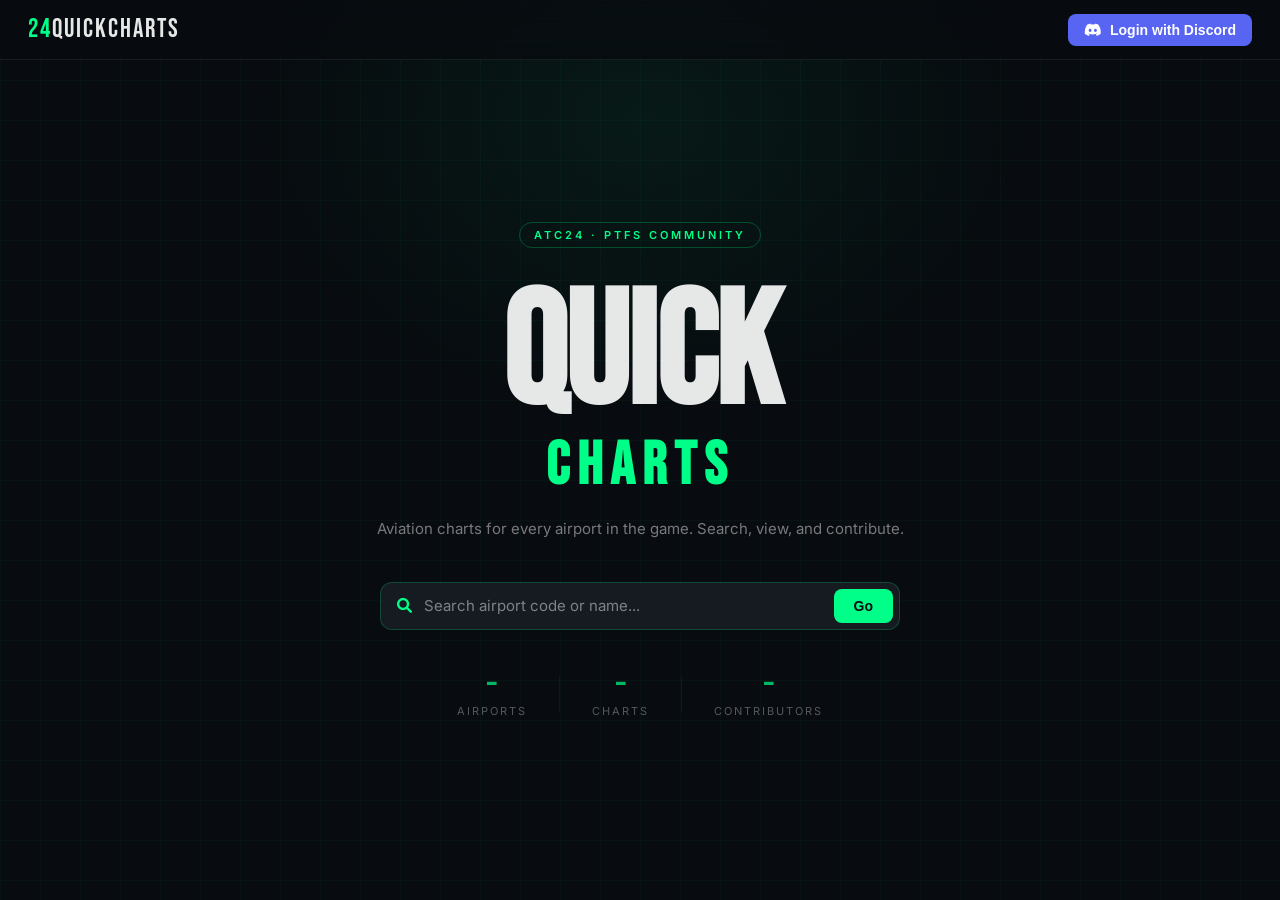
==== viewer.html @ 61a79a06 "Main Commit" ====
<!DOCTYPE html>
<html lang="en">
<head>
  <meta charset="UTF-8">
  <meta name="viewport" content="width=device-width, initial-scale=1.0">
  <title>24QuickCharts – Viewer</title>
  <link rel="icon" type="image/x-icon" href="favicon.ico">
  <link rel="stylesheet" href="https://cdnjs.cloudflare.com/ajax/libs/font-awesome/6.0.0/css/all.min.css">
  <link rel="preconnect" href="https://fonts.googleapis.com">
  <link href="https://fonts.googleapis.com/css2?family=Bebas+Neue&family=Inter:wght@300;400;500;600&display=swap" rel="stylesheet">
  <style>
    /* ── Reset & Variables ── */
    *, *::before, *::after { box-sizing: border-box; margin: 0; padding: 0; }
    :root {
      --green: #00ff88;
      --green-dim: #00cc6a;
      --green-glow: rgba(0,255,136,0.12);
      --dark:   #080c10;
      --dark-2: #0d1117;
      --dark-3: #161b22;
      --dark-4: #1c2330;
      --border: rgba(255,255,255,0.07);
      --text:   rgba(255,255,255,0.9);
      --text-dim: rgba(255,255,255,0.45);
      --red:    #ff4444;
      --amber:  #ffaa00;
      --sidebar-w: 300px;
    }
    html, body {
      height: 100%;
      background: var(--dark);
      color: var(--text);
      font-family: 'Inter', sans-serif;
      overflow: hidden;
    }

    /* ── Top Header ── */
    .header {
      position: fixed;
      top: 0; left: 0; right: 0;
      height: 54px;
      background: rgba(8,12,16,0.95);
      backdrop-filter: blur(10px);
      border-bottom: 1px solid var(--border);
      display: flex;
      align-items: center;
      justify-content: space-between;
      padding: 0 16px;
      z-index: 200;
      gap: 12px;
    }

    .header-left {
      display: flex;
      align-items: center;
      gap: 14px;
      flex-shrink: 0;
    }

    .back-btn {
      display: flex;
      align-items: center;
      gap: 7px;
      color: var(--text-dim);
      text-decoration: none;
      font-size: 13px;
      font-weight: 500;
      padding: 6px 10px;
      border-radius: 7px;
      border: 1px solid var(--border);
      transition: color 0.2s, background 0.2s;
      white-space: nowrap;
    }
    .back-btn:hover { color: var(--text); background: var(--dark-3); }

    .airport-badge {
      display: flex;
      align-items: baseline;
      gap: 8px;
    }
    .airport-code {
      font-family: 'Bebas Neue', sans-serif;
      font-size: 22px;
      color: var(--green);
      letter-spacing: 1px;
      line-height: 1;
    }
    .airport-name {
      font-size: 13px;
      color: var(--text-dim);
      white-space: nowrap;
      overflow: hidden;
      text-overflow: ellipsis;
      max-width: 200px;
    }

    /* Header search */
    .header-search {
      flex: 1;
      max-width: 320px;
      position: relative;
    }
    .header-search-box {
      display: flex;
      align-items: center;
      background: var(--dark-3);
      border: 1px solid var(--border);
      border-radius: 8px;
      padding: 5px 5px 5px 12px;
      gap: 8px;
      transition: border-color 0.2s;
    }
    .header-search-box:focus-within { border-color: var(--green); }
    .header-search-box i { color: var(--green); font-size: 13px; flex-shrink: 0; }
    .header-search-box input {
      flex: 1;
      background: none;
      border: none;
      outline: none;
      color: var(--text);
      font-size: 13px;
      font-family: 'Inter', sans-serif;
      min-width: 0;
    }
    .header-search-box input::placeholder { color: var(--text-dim); }
    .header-search-btn {
      padding: 5px 12px;
      background: var(--green);
      color: var(--dark);
      border: none;
      border-radius: 6px;
      font-weight: 700;
      font-size: 12px;
      cursor: pointer;
      flex-shrink: 0;
    }
    .search-dropdown {
      position: absolute;
      top: calc(100% + 6px);
      left: 0; right: 0;
      background: var(--dark-3);
      border: 1px solid var(--border);
      border-radius: 8px;
      overflow: hidden;
      box-shadow: 0 10px 30px rgba(0,0,0,0.5);
      z-index: 300;
      display: none;
    }
    .search-result-item {
      display: flex;
      align-items: center;
      gap: 10px;
      padding: 10px 14px;
      cursor: pointer;
      border-bottom: 1px solid var(--border);
      transition: background 0.15s;
      font-size: 13px;
    }
    .search-result-item:last-child { border-bottom: none; }
    .search-result-item:hover { background: var(--dark-4); }
    .result-code { font-family: 'Bebas Neue', sans-serif; font-size: 16px; color: var(--green); min-width: 50px; }
    .result-name { color: var(--text-dim); font-size: 12px; }

    .header-right {
      display: flex;
      align-items: center;
      gap: 8px;
      flex-shrink: 0;
    }

    /* Icon buttons in header */
    .icon-btn {
      width: 34px;
      height: 34px;
      border-radius: 8px;
      border: 1px solid var(--border);
      background: var(--dark-3);
      color: var(--text-dim);
      font-size: 14px;
      cursor: pointer;
      display: flex;
      align-items: center;
      justify-content: center;
      transition: color 0.2s, background 0.2s, border-color 0.2s;
      position: relative;
    }
    .icon-btn:hover { color: var(--text); background: var(--dark-4); }
    .icon-btn.active { color: var(--green); border-color: rgba(0,255,136,0.3); }
    .icon-btn .badge {
      position: absolute;
      top: -4px; right: -4px;
      background: var(--red);
      color: white;
      border-radius: 100px;
      font-size: 9px;
      font-weight: 700;
      padding: 1px 4px;
      min-width: 14px;
      text-align: center;
      display: none;
    }

    /* ── Layout ── */
    .layout {
      display: flex;
      height: 100vh;
      padding-top: 54px;
    }

    /* ── Sidebar ── */
    .sidebar {
      width: var(--sidebar-w);
      flex-shrink: 0;
      background: var(--dark-2);
      border-right: 1px solid var(--border);
      display: flex;
      flex-direction: column;
      overflow: hidden;
      height: 100%;
    }

    /* Tab row */
    .tab-row {
      display: flex;
      border-bottom: 1px solid var(--border);
      flex-shrink: 0;
    }
    .tab-btn {
      flex: 1;
      padding: 12px 4px 10px;
      background: none;
      border: none;
      border-bottom: 2px solid transparent;
      color: var(--text-dim);
      font-size: 12px;
      font-weight: 700;
      letter-spacing: 0.5px;
      cursor: pointer;
      transition: color 0.2s, border-color 0.2s;
      position: relative;
    }
    .tab-btn:hover { color: var(--text); }
    .tab-btn.active { color: var(--text); }
    .tab-btn.active.GEN  { border-bottom-color: #ff6b6b; color: #ff6b6b; }
    .tab-btn.active.GND  { border-bottom-color: hotpink; color: hotpink; }
    .tab-btn.active.SID  { border-bottom-color: #9b59b6; color: #9b59b6; }
    .tab-btn.active.STAR { border-bottom-color: cyan; color: cyan; }
    .tab-btn.active.APP  { border-bottom-color: var(--green); color: var(--green); }
    .tab-btn.disabled { opacity: 0.3; cursor: default; pointer-events: none; }

    /* Author filter */
    .author-bar {
      padding: 10px 12px;
      border-bottom: 1px solid var(--border);
      flex-shrink: 0;
      display: none;
    }
    .author-bar select {
      width: 100%;
      padding: 7px 10px;
      background: var(--dark-3);
      border: 1px solid var(--border);
      border-radius: 7px;
      color: var(--text);
      font-size: 13px;
      font-family: 'Inter', sans-serif;
      outline: none;
      cursor: pointer;
      transition: border-color 0.2s;
    }
    .author-bar select:focus { border-color: var(--green); }
    .author-bar select option { background: var(--dark-3); }

    /* Chart list */
    .chart-list {
      flex: 1;
      overflow-y: auto;
      padding: 10px;
    }

    .chart-list-empty {
      display: flex;
      flex-direction: column;
      align-items: center;
      justify-content: center;
      height: 100%;
      color: var(--text-dim);
      font-size: 13px;
      gap: 10px;
      text-align: center;
      padding: 20px;
    }
    .chart-list-empty i { font-size: 28px; opacity: 0.4; }

    .chart-btn {
      display: flex;
      align-items: center;
      justify-content: space-between;
      width: 100%;
      padding: 10px 12px;
      margin-bottom: 6px;
      background: var(--dark-3);
      border: 1px solid var(--border);
      border-radius: 8px;
      color: var(--text);
      font-size: 13px;
      text-align: left;
      cursor: pointer;
      transition: background 0.15s, border-color 0.15s;
      gap: 8px;
    }
    .chart-btn:hover { background: var(--dark-4); border-color: rgba(255,255,255,0.12); }
    .chart-btn.active { border-color: var(--green); background: var(--green-glow); }

    .chart-btn-name {
      flex: 1;
      line-height: 1.4;
      min-width: 0;
    }

    .pin-btn {
      flex-shrink: 0;
      background: none;
      border: none;
      color: var(--text-dim);
      font-size: 13px;
      cursor: pointer;
      padding: 2px 4px;
      border-radius: 4px;
      transition: color 0.2s;
      transform: rotate(45deg);
    }
    .pin-btn:hover { color: var(--amber); }
    .pin-btn.pinned { color: var(--amber); transform: rotate(0deg); }

    /* Sidebar loading */
    .sidebar-loading {
      display: flex;
      align-items: center;
      justify-content: center;
      height: 100%;
      color: var(--text-dim);
      font-size: 13px;
      gap: 10px;
    }

    /* ── Main viewer area ── */
    .viewer-area {
      flex: 1;
      position: relative;
      overflow: hidden;
      background: #0a0a0a;
    }

    /* Placeholder when no chart selected */
    .viewer-placeholder {
      position: absolute;
      inset: 0;
      display: flex;
      flex-direction: column;
      align-items: center;
      justify-content: center;
      color: var(--text-dim);
      gap: 14px;
      text-align: center;
      padding: 40px;
    }
    .viewer-placeholder i { font-size: 48px; opacity: 0.2; }
    .viewer-placeholder p { font-size: 14px; line-height: 1.7; }

    /* Image viewer */
    .image-viewer {
      position: absolute;
      inset: 0;
      overflow: auto;
      cursor: grab;
      display: none;
    }
    .image-viewer:active { cursor: grabbing; }
    .image-viewer img {
      display: block;
      max-width: none;
      max-height: none;
      transform-origin: 0 0;
      will-change: transform;
      user-select: none;
      -webkit-user-drag: none;
    }

    /* Viewer controls */
    .viewer-controls {
      position: absolute;
      bottom: 16px;
      right: 16px;
      display: flex;
      flex-direction: column;
      gap: 8px;
      z-index: 10;
    }
    .viewer-btn {
      width: 38px;
      height: 38px;
      border-radius: 9px;
      border: 1px solid var(--border);
      background: rgba(8,12,16,0.85);
      backdrop-filter: blur(8px);
      color: var(--text-dim);
      font-size: 15px;
      cursor: pointer;
      display: flex;
      align-items: center;
      justify-content: center;
      transition: color 0.2s, background 0.2s;
    }
    .viewer-btn:hover { color: var(--text); background: var(--dark-3); }

    .viewer-close {
      position: absolute;
      top: 12px;
      right: 12px;
      z-index: 10;
    }

    /* Keyboard hint */
    .key-hint {
      position: absolute;
      bottom: 16px;
      left: 50%;
      transform: translateX(-50%);
      font-size: 11px;
      color: var(--text-dim);
      background: rgba(8,12,16,0.7);
      backdrop-filter: blur(4px);
      border: 1px solid var(--border);
      border-radius: 6px;
      padding: 5px 12px;
      pointer-events: none;
      opacity: 0;
      transition: opacity 0.3s;
      white-space: nowrap;
    }
    .key-hint.show { opacity: 1; }

    /* ── Pinned sidebar (right) ── */
    .pinned-sidebar {
      position: fixed;
      top: 54px;
      right: -320px;
      width: 300px;
      height: calc(100vh - 54px);
      background: var(--dark-2);
      border-left: 1px solid var(--border);
      z-index: 150;
      transition: right 0.3s ease;
      overflow-y: auto;
      box-shadow: -10px 0 30px rgba(0,0,0,0.4);
    }
    .pinned-sidebar.open { right: 0; }

    .pinned-header {
      display: flex;
      justify-content: space-between;
      align-items: center;
      padding: 14px 16px;
      border-bottom: 1px solid var(--border);
      position: sticky;
      top: 0;
      background: var(--dark-2);
      z-index: 1;
    }
    .pinned-header h3 {
      font-size: 14px;
      font-weight: 700;
      display: flex;
      align-items: center;
      gap: 8px;
    }
    .pinned-header h3 i { color: var(--amber); }
    .pinned-close {
      background: none;
      border: none;
      color: var(--text-dim);
      font-size: 15px;
      cursor: pointer;
      border-radius: 4px;
      padding: 4px;
      transition: color 0.2s;
    }
    .pinned-close:hover { color: var(--red); }

    .pinned-list { padding: 10px; }

    .pinned-airport-group { margin-bottom: 16px; }
    .pinned-airport-label {
      font-family: 'Bebas Neue', sans-serif;
      font-size: 15px;
      color: var(--green);
      letter-spacing: 1px;
      padding: 4px 6px;
      margin-bottom: 6px;
      display: flex;
      justify-content: space-between;
      align-items: center;
    }
    .pinned-airport-label span { font-size: 11px; color: var(--text-dim); font-family: 'Inter', sans-serif; font-weight: 400; }

    .pinned-chart-item {
      display: flex;
      align-items: center;
      justify-content: space-between;
      padding: 8px 10px;
      margin-bottom: 4px;
      background: var(--dark-3);
      border-radius: 7px;
      cursor: pointer;
      font-size: 12px;
      color: var(--text-dim);
      transition: background 0.15s, color 0.15s;
      gap: 8px;
    }
    .pinned-chart-item:hover { background: var(--dark-4); color: var(--text); }
    .pinned-chart-item .remove-pin {
      background: none;
      border: none;
      color: var(--text-dim);
      font-size: 11px;
      cursor: pointer;
      padding: 2px;
      flex-shrink: 0;
      border-radius: 4px;
      transition: color 0.2s;
    }
    .pinned-chart-item .remove-pin:hover { color: var(--red); }

    .no-pins {
      text-align: center;
      padding: 30px 16px;
      color: var(--text-dim);
      font-size: 13px;
      line-height: 1.6;
    }

    /* ── Toast ── */
    .toast {
      position: fixed;
      bottom: 20px;
      left: calc(var(--sidebar-w) + 20px);
      padding: 10px 18px;
      background: var(--dark-3);
      border: 1px solid var(--border);
      border-radius: 8px;
      font-size: 13px;
      font-weight: 500;
      box-shadow: 0 6px 20px rgba(0,0,0,0.5);
      z-index: 9999;
      opacity: 0;
      transition: opacity 0.3s;
      pointer-events: none;
    }
    .toast.show { opacity: 1; }
    .toast.pinned-toast  { border-color: rgba(255,170,0,0.3); color: var(--amber); }
    .toast.unpinned-toast { border-color: rgba(255,255,255,0.1); color: var(--text-dim); }

    /* Scrollbar */
    ::-webkit-scrollbar { width: 5px; }
    ::-webkit-scrollbar-track { background: transparent; }
    ::-webkit-scrollbar-thumb { background: var(--dark-4); border-radius: 3px; }

    /* Light mode */
    body.light-mode {
      --dark:   #f0f2f5;
      --dark-2: #e4e7eb;
      --dark-3: #d8dce1;
      --dark-4: #cdd1d8;
      --border: rgba(0,0,0,0.09);
      --text:   rgba(0,0,0,0.85);
      --text-dim: rgba(0,0,0,0.45);
    }
    body.light-mode .header { background: rgba(240,242,245,0.95); }
    body.light-mode .viewer-area { background: #c8cdd4; }
    body.light-mode .viewer-btn { background: rgba(240,242,245,0.9); }

    /* Responsive: collapse sidebar on small screens */
    @media (max-width: 640px) {
      :root { --sidebar-w: 260px; }
      .airport-name { display: none; }
    }
  </style>
</head>
<body>

  <!-- Header -->
  <header class="header">
    <div class="header-left">
      <a href="index.html" class="back-btn">
        <i class="fas fa-arrow-left"></i> Home
      </a>
      <div class="airport-badge">
        <span class="airport-code" id="airport-code">––</span>
        <span class="airport-name" id="airport-name"></span>
      </div>
    </div>

    <!-- Search another airport -->
    <div class="header-search">
      <div class="header-search-box">
        <i class="fas fa-search"></i>
        <input type="text" id="search-input" placeholder="Search airports..." autocomplete="off">
        <button class="header-search-btn" onclick="doSearch()">Go</button>
      </div>
      <div id="search-dropdown" class="search-dropdown"></div>
    </div>

    <div class="header-right">
      <button class="icon-btn" id="pin-toggle-btn" title="Pinned charts" onclick="togglePinnedSidebar()">
        <i class="fas fa-thumbtack"></i>
        <span class="badge" id="pin-badge"></span>
      </button>
      <button class="icon-btn" id="theme-btn" title="Toggle theme" onclick="toggleTheme()">
        <i class="fas fa-circle-half-stroke"></i>
      </button>
      <a href="https://discord.gg/HCXeChs4Ye" target="_blank" class="icon-btn" title="Discord" style="text-decoration:none; color:var(--text-dim);">
        <i class="fab fa-discord"></i>
      </a>
    </div>
  </header>

  <!-- Layout -->
  <div class="layout">

    <!-- Sidebar -->
    <aside class="sidebar">
      <!-- Tab row -->
      <div class="tab-row" id="tab-row">
        <button class="tab-btn GEN disabled" data-tag="GEN" onclick="selectTab('GEN')">GEN</button>
        <button class="tab-btn GND disabled" data-tag="GND" onclick="selectTab('GND')">GND</button>
        <button class="tab-btn SID disabled" data-tag="SID" onclick="selectTab('SID')">SID</button>
        <button class="tab-btn STAR disabled" data-tag="STAR" onclick="selectTab('STAR')">STAR</button>
        <button class="tab-btn APP disabled" data-tag="APP" onclick="selectTab('APP')">APP</button>
      </div>

      <!-- Author filter (SID/STAR/APP only) -->
      <div class="author-bar" id="author-bar">
        <select id="author-select" onchange="selectAuthor()">
          <option value="">All authors</option>
        </select>
      </div>

      <!-- Chart list -->
      <div class="chart-list" id="chart-list">
        <div class="sidebar-loading">
          <i class="fas fa-circle-notch fa-spin"></i> Loading charts...
        </div>
      </div>
    </aside>

    <!-- Main area -->
    <main class="viewer-area" id="viewer-area">
      <!-- Placeholder -->
      <div class="viewer-placeholder" id="viewer-placeholder">
        <i class="fas fa-map"></i>
        <p>Select a chart from the sidebar<br>to view it here.</p>
        <p style="font-size:12px; margin-top:8px;">
          <kbd style="background:var(--dark-3); border:1px solid var(--border); border-radius:4px; padding:2px 6px; font-family:monospace;">F</kbd>
          to recenter &nbsp;·&nbsp; scroll to zoom
        </p>
      </div>

      <!-- Image viewer -->
      <div class="image-viewer" id="image-viewer">
        <img id="chart-img" src="" alt="Chart">
      </div>

      <!-- Controls overlay -->
      <div class="viewer-controls" id="viewer-controls" style="display:none;">
        <button class="viewer-btn" title="Recenter (F)" onclick="recenterImage()">
          <i class="fas fa-crosshairs"></i>
        </button>
        <button class="viewer-btn" title="Zoom in" onclick="zoomIn()">
          <i class="fas fa-plus"></i>
        </button>
        <button class="viewer-btn" title="Zoom out" onclick="zoomOut()">
          <i class="fas fa-minus"></i>
        </button>
        <button class="viewer-btn viewer-close" title="Close" onclick="closeViewer()">
          <i class="fas fa-times"></i>
        </button>
      </div>

      <div class="key-hint" id="key-hint">Press F to recenter · Scroll to zoom · Drag to pan</div>
    </main>
  </div>

  <!-- Pinned sidebar (right) -->
  <div class="pinned-sidebar" id="pinned-sidebar">
    <div class="pinned-header">
      <h3><i class="fas fa-thumbtack"></i> Pinned Charts</h3>
      <button class="pinned-close" onclick="togglePinnedSidebar()"><i class="fas fa-times"></i></button>
    </div>
    <div class="pinned-list" id="pinned-list"></div>
  </div>

  <!-- Toast -->
  <div class="toast" id="toast"></div>

  <!-- Scripts -->
  <script src="https://cdn.jsdelivr.net/npm/@supabase/supabase-js@2"></script>
  <script src="js/config.js"></script>
  <script>
    window.supabase = supabase.createClient(CONFIG.SUPABASE_URL, CONFIG.SUPABASE_ANON_KEY);
  </script>
  <script src="js/auth.js"></script>
  <script src="js/submissions.js"></script>
  <script>
  // ============================================================
  // viewer.js (inline)
  // ============================================================

  // ── State ──────────────────────────────────────────────────
  let airportCode = '';
  let airportName = '';
  let chartData = {};        // { GEN: [...], GND: [...], SID: { authors: {} }, ... }
  let airports = [];
  let currentTag = null;
  let currentAuthor = '';    // '' = all
  let currentChartUrl = '';
  let scale = 1;
  let isDragging = false;
  let startX, startY, scrollLeft, scrollTop;

  const STATIC_AIRPORTS = [
    { code: 'IBAR', name: 'Barra Airport' },
    { code: 'IHEN', name: 'Henstridge Airfield' },
    { code: 'ILAR', name: 'Larnaca International Airport' },
    { code: 'IIAB', name: 'McConnell Air Force Base' },
    { code: 'IPAP', name: 'Paphos International Airport' },
    { code: 'IGRV', name: 'Grindavik Airport' },
    { code: 'IJAF', name: 'Al Najaf Airport' },
    { code: 'IZOL', name: 'Izolirani International Airport' },
    { code: 'ISCM', name: 'RAF Scampton' },
    { code: 'IDCS', name: 'Saba Airport' },
    { code: 'ITKO', name: 'Tokyo-Orenji International Airport' },
    { code: 'ILKL', name: 'Lukla Airport' },
    { code: 'IPPH', name: 'Perth International Airport' },
    { code: 'IGAR', name: 'Air Base Garry' },
    { code: 'IBLT', name: 'Boltic Airfield' },
    { code: 'IRFD', name: 'Greator Rockford International Airport' },
    { code: 'IMLR', name: 'Mellor International Airport' },
    { code: 'ITRC', name: 'Training Center' },
    { code: 'IBTH', name: 'Saint Barthélemy Airport' },
    { code: 'IUFO', name: 'UFO Base' },
    { code: 'ISAU', name: 'Sauthamptona Airport' },
    { code: 'ISKP', name: 'Skopelos Airfield' },
  ];

  // ── Init ───────────────────────────────────────────────────
  async function init() {
    // Get airport from URL param
    const params = new URLSearchParams(window.location.search);
    airportCode = (params.get('airport') || '').toUpperCase();

    if (!airportCode) {
      window.location.href = 'index.html';
      return;
    }

    // Load airports for search
    try {
      airports = await Submissions.getAirports();
    } catch {
      airports = STATIC_AIRPORTS;
    }

    // Set airport info in header
    const ap = airports.find(a => a.code === airportCode);
    airportName = ap ? ap.name : airportCode;
    document.getElementById('airport-code').textContent = airportCode;
    document.getElementById('airport-name').textContent = airportName;
    document.title = `${airportCode} – 24QuickCharts`;

    // Load charts for this airport
    await loadCharts();

    // Setup search
    const searchInput = document.getElementById('search-input');
    searchInput.addEventListener('input', handleSearch);
    searchInput.addEventListener('keydown', e => { if (e.key === 'Enter') doSearch(); });

    // Setup image viewer interactions
    setupImageViewer();

    // Keyboard shortcuts
    document.addEventListener('keydown', e => {
      if (e.key.toLowerCase() === 'f') recenterImage();
      if (e.key === 'Escape') closeViewer();
    });

    // Close search dropdown on outside click
    document.addEventListener('click', e => {
      if (!e.target.closest('.header-search')) {
        document.getElementById('search-dropdown').style.display = 'none';
      }
    });

    // Update pin badge
    updatePinBadge();
    renderPinnedSidebar();

    // Show keyboard hint briefly on first load
    showKeyHint();
  }

  // ── Load charts from Supabase ──────────────────────────────
  async function loadCharts() {
    document.getElementById('chart-list').innerHTML =
      '<div class="sidebar-loading"><i class="fas fa-circle-notch fa-spin"></i> Loading charts...</div>';

    try {
      chartData = await Submissions.getApprovedCharts(airportCode);
    } catch (e) {
      // Fallback: try loading from old static data if available
      chartData = {};
      document.getElementById('chart-list').innerHTML =
        `<div class="chart-list-empty"><i class="fas fa-exclamation-circle"></i>Failed to load charts.<br><small>${e.message}</small></div>`;
    }

    // Enable/disable tabs based on available data
    const tags = ['GEN', 'GND', 'SID', 'STAR', 'APP'];
    let firstAvailable = null;

    tags.forEach(tag => {
      const btn = document.querySelector(`.tab-btn.${tag}`);
      const hasData = hasCharts(tag);
      btn.classList.toggle('disabled', !hasData);
      if (hasData && !firstAvailable) firstAvailable = tag;
    });

    // Auto-select first available tab
    if (firstAvailable) {
      selectTab(firstAvailable);
    } else {
      document.getElementById('chart-list').innerHTML =
        '<div class="chart-list-empty"><i class="fas fa-folder-open"></i>No charts available<br>for this airport yet.</div>';
    }
  }

  function hasCharts(tag) {
    if (!chartData[tag]) return false;
    if (tag === 'GEN' || tag === 'GND') return chartData[tag].length > 0;
    return chartData[tag].authors && Object.keys(chartData[tag].authors).length > 0;
  }

  // ── Tab selection ──────────────────────────────────────────
  function selectTab(tag) {
    if (document.querySelector(`.tab-btn.${tag}`)?.classList.contains('disabled')) return;

    currentTag = tag;
    currentAuthor = '';

    // Update tab styles
    document.querySelectorAll('.tab-btn').forEach(b => b.classList.remove('active'));
    document.querySelector(`.tab-btn.${tag}`)?.classList.add('active');

    const authorBar = document.getElementById('author-bar');
    const authorSelect = document.getElementById('author-select');

    if (tag === 'GEN' || tag === 'GND') {
      authorBar.style.display = 'none';
      renderChartList(chartData[tag] || []);
    } else {
      // Populate author dropdown
      authorBar.style.display = 'block';
      const authors = Object.keys(chartData[tag]?.authors || {});
      authorSelect.innerHTML = '<option value="">All authors</option>' +
        authors.map(a => `<option value="${a}">${a}</option>`).join('');
      authorSelect.value = '';

      // Show all charts from all authors merged
      const allCharts = authors.flatMap(a => chartData[tag].authors[a]);
      renderChartList(allCharts);
    }
  }

  function selectAuthor() {
    currentAuthor = document.getElementById('author-select').value;
    const tag = currentTag;
    if (!tag || tag === 'GEN' || tag === 'GND') return;

    if (currentAuthor) {
      renderChartList(chartData[tag].authors[currentAuthor] || []);
    } else {
      const authors = Object.keys(chartData[tag]?.authors || {});
      renderChartList(authors.flatMap(a => chartData[tag].authors[a]));
    }
  }

  // ── Render chart buttons ───────────────────────────────────
  function renderChartList(charts) {
    const list = document.getElementById('chart-list');

    if (!charts || charts.length === 0) {
      list.innerHTML = '<div class="chart-list-empty"><i class="fas fa-folder-open"></i>No charts here yet.</div>';
      return;
    }

    list.innerHTML = charts.map(c => {
      const pinned = isPinned(c.pdf);
      return `
        <button class="chart-btn ${currentChartUrl === c.pdf ? 'active' : ''}"
                onclick="openChart('${c.pdf.replace(/'/g, "\\'")}', this)">
          <span class="chart-btn-name">${c.name}</span>
          <i class="fas fa-thumbtack pin-btn ${pinned ? 'pinned' : ''}"
             onclick="event.stopPropagation(); togglePin('${c.pdf.replace(/'/g, "\\'")}', '${c.name.replace(/'/g, "\\'").replace(/<[^>]*>/g, '')}', this)"
             title="${pinned ? 'Unpin' : 'Pin chart'}"></i>
        </button>
      `;
    }).join('');
  }

  // ── Image viewer ───────────────────────────────────────────
  function openChart(url, btnEl) {
    if (!url) return;
    currentChartUrl = url;

    // Highlight active button
    document.querySelectorAll('.chart-btn').forEach(b => b.classList.remove('active'));
    btnEl?.classList.add('active');

    const viewer = document.getElementById('image-viewer');
    const img = document.getElementById('chart-img');

    img.onload = function() {
      scale = 1;
      const vw = viewer.clientWidth;
      const vh = viewer.clientHeight;
      const ratio = img.naturalWidth / img.naturalHeight;
      const vRatio = vw / vh;
      scale = ratio > vRatio
        ? (vw / img.naturalWidth) * 0.85
        : (vh / img.naturalHeight) * 0.85;
      img.style.transform = `scale(${scale})`;
      recenterImage();
    };

    img.src = url;
    viewer.style.display = 'block';
    document.getElementById('viewer-placeholder').style.display = 'none';
    document.getElementById('viewer-controls').style.display = 'flex';
    showKeyHint();
  }

  function closeViewer() {
    document.getElementById('image-viewer').style.display = 'none';
    document.getElementById('viewer-placeholder').style.display = 'flex';
    document.getElementById('viewer-controls').style.display = 'none';
    document.querySelectorAll('.chart-btn').forEach(b => b.classList.remove('active'));
    currentChartUrl = '';
  }

  function recenterImage() {
    const viewer = document.getElementById('image-viewer');
    const img = document.getElementById('chart-img');
    if (!img.complete || !img.naturalWidth) return;

    const iw = img.naturalWidth * scale;
    const ih = img.naturalHeight * scale;
    viewer.scrollLeft = Math.max(0, (iw - viewer.clientWidth) / 2);
    viewer.scrollTop  = Math.max(0, (ih - viewer.clientHeight) / 2);
  }

  function zoomIn()  { applyZoom(scale * 1.2); }
  function zoomOut() { applyZoom(scale * 0.8); }

  function applyZoom(newScale) {
    const viewer = document.getElementById('image-viewer');
    const img = document.getElementById('chart-img');
    const clamp = Math.max(0.2, Math.min(5, newScale));
    const cx = viewer.scrollLeft + viewer.clientWidth / 2;
    const cy = viewer.scrollTop  + viewer.clientHeight / 2;
    const ratio = clamp / scale;
    scale = clamp;
    img.style.transform = `scale(${scale})`;
    viewer.scrollLeft = cx * ratio - viewer.clientWidth / 2;
    viewer.scrollTop  = cy * ratio - viewer.clientHeight / 2;
  }

  function setupImageViewer() {
    const viewer = document.getElementById('image-viewer');

    // Scroll to zoom
    viewer.addEventListener('wheel', e => {
      e.preventDefault();
      const rect = viewer.getBoundingClientRect();
      const mx = e.clientX - rect.left + viewer.scrollLeft;
      const my = e.clientY - rect.top  + viewer.scrollTop;
      const delta = -e.deltaY * 0.001;
      const newScale = Math.max(0.2, Math.min(5, scale * (1 + delta)));
      const ratio = newScale / scale;
      scale = newScale;
      document.getElementById('chart-img').style.transform = `scale(${scale})`;
      viewer.scrollLeft = mx * ratio - (e.clientX - rect.left);
      viewer.scrollTop  = my * ratio - (e.clientY - rect.top);
    }, { passive: false });

    // Drag to pan
    viewer.addEventListener('mousedown', e => {
      isDragging = true;
      startX = e.pageX - viewer.offsetLeft;
      startY = e.pageY - viewer.offsetTop;
      scrollLeft = viewer.scrollLeft;
      scrollTop  = viewer.scrollTop;
    });

    document.addEventListener('mouseup', () => { isDragging = false; });

    document.addEventListener('mousemove', e => {
      if (!isDragging) return;
      e.preventDefault();
      const x = e.pageX - viewer.offsetLeft;
      const y = e.pageY - viewer.offsetTop;
      viewer.scrollLeft = scrollLeft - (x - startX) * 1.5;
      viewer.scrollTop  = scrollTop  - (y - startY) * 1.5;
    });

    // Touch support
    let lastTouchDist = null;
    viewer.addEventListener('touchstart', e => {
      if (e.touches.length === 2) {
        lastTouchDist = Math.hypot(
          e.touches[0].clientX - e.touches[1].clientX,
          e.touches[0].clientY - e.touches[1].clientY
        );
      }
    }, { passive: true });

    viewer.addEventListener('touchmove', e => {
      if (e.touches.length === 2 && lastTouchDist) {
        e.preventDefault();
        const dist = Math.hypot(
          e.touches[0].clientX - e.touches[1].clientX,
          e.touches[0].clientY - e.touches[1].clientY
        );
        applyZoom(scale * (dist / lastTouchDist));
        lastTouchDist = dist;
      }
    }, { passive: false });
  }

  // ── Keyboard hint ──────────────────────────────────────────
  let hintTimer;
  function showKeyHint() {
    const hint = document.getElementById('key-hint');
    hint.classList.add('show');
    clearTimeout(hintTimer);
    hintTimer = setTimeout(() => hint.classList.remove('show'), 3000);
  }

  // ── Pin system ─────────────────────────────────────────────
  function getPins() {
    try { return JSON.parse(localStorage.getItem('pinnedCharts') || '{}'); }
    catch { return {}; }
  }

  function savePins(pins) {
    localStorage.setItem('pinnedCharts', JSON.stringify(pins));
  }

  function isPinned(url) {
    const pins = getPins();
    return !!(pins[airportCode]?.some(p => p.url === url));
  }

  function togglePin(url, name, iconEl) {
    const pins = getPins();
    if (!pins[airportCode]) pins[airportCode] = [];

    const alreadyPinned = pins[airportCode].some(p => p.url === url);

    if (alreadyPinned) {
      pins[airportCode] = pins[airportCode].filter(p => p.url !== url);
      if (pins[airportCode].length === 0) delete pins[airportCode];
      iconEl.classList.remove('pinned');
      showToast('Chart unpinned', 'unpinned-toast');
    } else {
      pins[airportCode].push({ url, name, airport: airportCode, airportName });
      iconEl.classList.add('pinned');
      showToast('Chart pinned!', 'pinned-toast');
    }

    savePins(pins);
    updatePinBadge();
    renderPinnedSidebar();
  }

  function updatePinBadge() {
    const pins = getPins();
    const total = Object.values(pins).reduce((s, arr) => s + arr.length, 0);
    const badge = document.getElementById('pin-badge');
    if (total > 0) {
      badge.textContent = total;
      badge.style.display = 'block';
      document.getElementById('pin-toggle-btn').classList.add('active');
    } else {
      badge.style.display = 'none';
      document.getElementById('pin-toggle-btn').classList.remove('active');
    }
  }

  function togglePinnedSidebar() {
    document.getElementById('pinned-sidebar').classList.toggle('open');
    renderPinnedSidebar();
  }

  function renderPinnedSidebar() {
    const pins = getPins();
    const list = document.getElementById('pinned-list');

    if (Object.keys(pins).length === 0) {
      list.innerHTML = '<div class="no-pins">No pinned charts yet.<br>Click the 📌 icon on any chart to pin it.</div>';
      return;
    }

    list.innerHTML = Object.entries(pins).map(([code, charts]) => {
      const name = airports.find(a => a.code === code)?.name || code;
      return `
        <div class="pinned-airport-group">
          <div class="pinned-airport-label">
            ${code} <span>${charts.length} chart${charts.length !== 1 ? 's' : ''}</span>
          </div>
          ${charts.map(c => `
            <div class="pinned-chart-item" onclick="openChart('${c.url.replace(/'/g, "\\'")}', null)">
              <span style="flex:1; overflow:hidden; text-overflow:ellipsis; white-space:nowrap;">${c.name}</span>
              <button class="remove-pin" onclick="event.stopPropagation(); removePinByUrl('${code}', '${c.url.replace(/'/g, "\\'")}')">
                <i class="fas fa-times"></i>
              </button>
            </div>
          `).join('')}
        </div>
      `;
    }).join('');
  }

  function removePinByUrl(code, url) {
    const pins = getPins();
    if (!pins[code]) return;
    pins[code] = pins[code].filter(p => p.url !== url);
    if (pins[code].length === 0) delete pins[code];
    savePins(pins);
    updatePinBadge();
    renderPinnedSidebar();

    // Update pin icon in list if visible
    document.querySelectorAll('.chart-btn').forEach(btn => {
      const icon = btn.querySelector('.pin-btn');
      const chartUrl = btn.getAttribute('onclick')?.match(/'([^']+)'/)?.[1];
      if (chartUrl === url && icon) icon.classList.remove('pinned');
    });

    showToast('Chart unpinned', 'unpinned-toast');
  }

  // ── Search ─────────────────────────────────────────────────
  function handleSearch() {
    const term = document.getElementById('search-input').value.trim().toUpperCase();
    const dd = document.getElementById('search-dropdown');

    if (term.length < 1) { dd.style.display = 'none'; return; }

    const matches = airports.filter(a =>
      a.code.includes(term) || a.name.toUpperCase().includes(term)
    ).slice(0, 6);

    if (!matches.length) { dd.style.display = 'none'; return; }

    dd.innerHTML = matches.map(a => `
      <div class="search-result-item" onclick="navigateToAirport('${a.code}')">
        <span class="result-code">${a.code}</span>
        <span class="result-name">${a.name}</span>
      </div>
    `).join('');
    dd.style.display = 'block';
  }

  function doSearch() {
    const val = document.getElementById('search-input').value.trim().toUpperCase();
    const match = airports.find(a => a.code === val) ||
                  airports.find(a => a.code.startsWith(val));
    if (match) navigateToAirport(match.code);
  }

  function navigateToAirport(code) {
    window.location.href = `viewer.html?airport=${code}`;
  }

  // ── Theme ──────────────────────────────────────────────────
  function toggleTheme() {
    document.body.classList.toggle('light-mode');
    localStorage.setItem('qc_theme', document.body.classList.contains('light-mode') ? 'light' : 'dark');
  }

  // ── Toast ──────────────────────────────────────────────────
  function showToast(msg, cls = '') {
    const t = document.getElementById('toast');
    t.textContent = msg;
    t.className = `toast ${cls} show`;
    setTimeout(() => t.classList.remove('show'), 2500);
  }

  // ── Start ──────────────────────────────────────────────────
  // Apply saved theme
  if (localStorage.getItem('qc_theme') === 'light') {
    document.body.classList.add('light-mode');
  }

  document.addEventListener('DOMContentLoaded', init);
  </script>
</body>
</html>
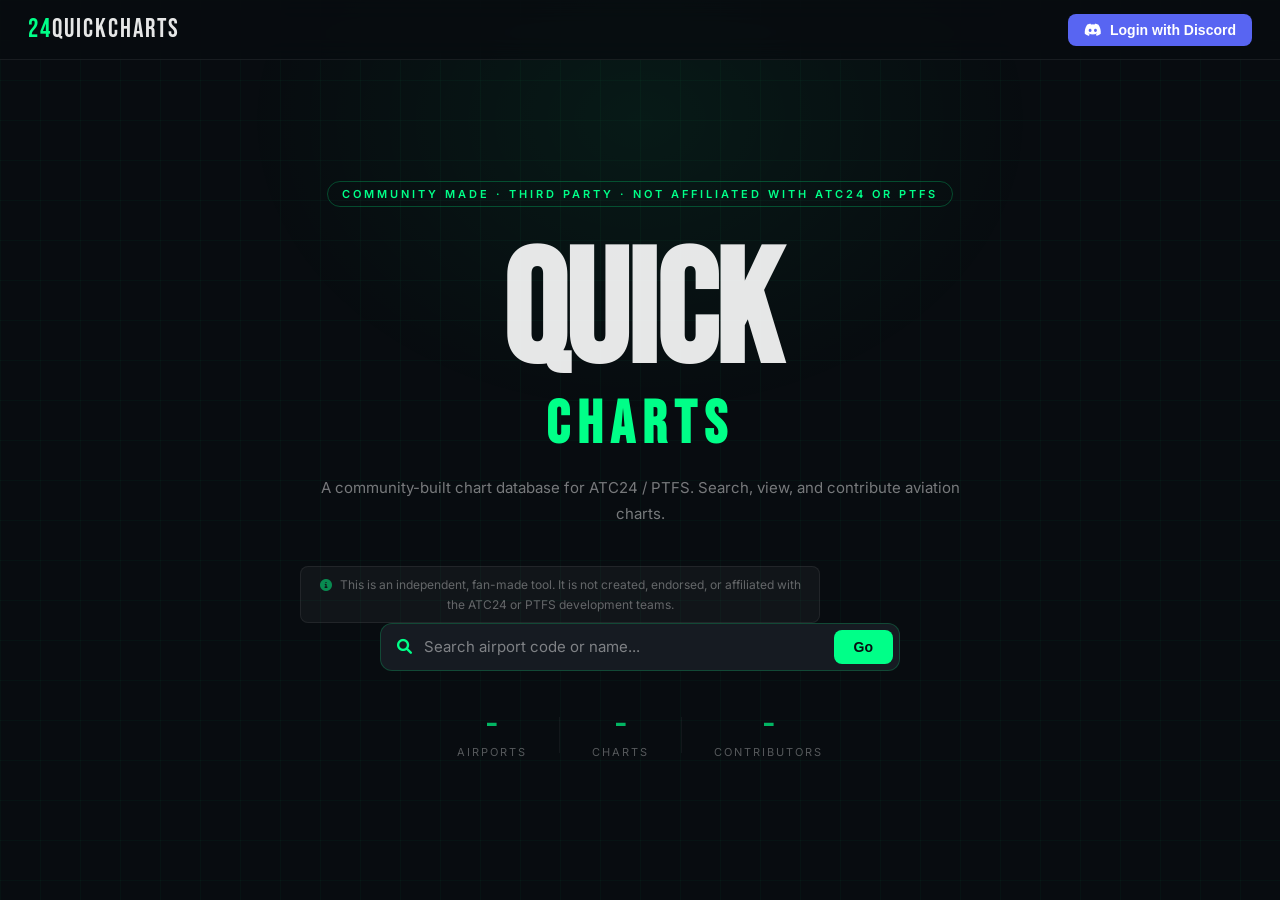
==== commit f44ff871: "Changes" ====
--- a/viewer.html
+++ b/viewer.html
@@ -368,57 +368,60 @@
     .viewer-placeholder i { font-size: 48px; opacity: 0.2; }
     .viewer-placeholder p { font-size: 14px; line-height: 1.7; }
 
-    /* Image viewer */
+    /* Image viewer — canvas based */
     .image-viewer {
       position: absolute;
       inset: 0;
-      overflow: auto;
+      display: none;
       cursor: grab;
-      display: none;
     }
     .image-viewer:active { cursor: grabbing; }
-    .image-viewer img {
+    #viewer-canvas {
       display: block;
-      max-width: none;
-      max-height: none;
-      transform-origin: 0 0;
-      will-change: transform;
-      user-select: none;
-      -webkit-user-drag: none;
-    }
-
-    /* Viewer controls */
+      width: 100%;
+      height: 100%;
+    }
+
+    /* Viewer controls - all grouped bottom right */
     .viewer-controls {
       position: absolute;
       bottom: 16px;
       right: 16px;
       display: flex;
       flex-direction: column;
-      gap: 8px;
+      background: rgba(8,12,16,0.88);
+      backdrop-filter: blur(10px);
+      border: 1px solid var(--border);
+      border-radius: 10px;
+      overflow: hidden;
       z-index: 10;
+      box-shadow: 0 4px 20px rgba(0,0,0,0.4);
     }
     .viewer-btn {
-      width: 38px;
-      height: 38px;
-      border-radius: 9px;
-      border: 1px solid var(--border);
-      background: rgba(8,12,16,0.85);
-      backdrop-filter: blur(8px);
-      color: var(--text-dim);
-      font-size: 15px;
+      width: 40px;
+      height: 40px;
+      border: none;
+      border-bottom: 1px solid var(--border);
+      background: transparent;
+      color: var(--text-dim);
+      font-size: 14px;
       cursor: pointer;
       display: flex;
       align-items: center;
       justify-content: center;
-      transition: color 0.2s, background 0.2s;
-    }
-    .viewer-btn:hover { color: var(--text); background: var(--dark-3); }
-
-    .viewer-close {
-      position: absolute;
-      top: 12px;
-      right: 12px;
-      z-index: 10;
+      transition: color 0.15s, background 0.15s;
+      flex-shrink: 0;
+    }
+    .viewer-btn:last-child { border-bottom: none; }
+    .viewer-btn:hover { color: var(--text); background: rgba(255,255,255,0.06); }
+    .viewer-btn.close-btn { color: rgba(255,80,80,0.7); }
+    .viewer-btn.close-btn:hover { background: rgba(255,68,68,0.12); color: var(--red); }
+
+    /* Divider between button groups */
+    .viewer-controls-divider {
+      height: 1px;
+      background: var(--border);
+      flex-shrink: 0;
     }
 
     /* Keyboard hint */
@@ -666,28 +669,33 @@
         </p>
       </div>
 
-      <!-- Image viewer -->
+      <!-- Image viewer — canvas renderer -->
       <div class="image-viewer" id="image-viewer">
-        <img id="chart-img" src="" alt="Chart">
+        <canvas id="viewer-canvas"></canvas>
       </div>
 
-      <!-- Controls overlay -->
+      <!-- Controls -->
       <div class="viewer-controls" id="viewer-controls" style="display:none;">
         <button class="viewer-btn" title="Recenter (F)" onclick="recenterImage()">
           <i class="fas fa-crosshairs"></i>
         </button>
-        <button class="viewer-btn" title="Zoom in" onclick="zoomIn()">
+        <button class="viewer-btn" title="Zoom in (+)" onclick="zoomIn()">
           <i class="fas fa-plus"></i>
         </button>
-        <button class="viewer-btn" title="Zoom out" onclick="zoomOut()">
+        <button class="viewer-btn" title="Zoom out (-)" onclick="zoomOut()">
           <i class="fas fa-minus"></i>
         </button>
-        <button class="viewer-btn viewer-close" title="Close" onclick="closeViewer()">
+        <div class="viewer-controls-divider"></div>
+        <button class="viewer-btn" title="Rotate 90° (R)" onclick="rotateImage()">
+          <i class="fas fa-rotate-right"></i>
+        </button>
+        <div class="viewer-controls-divider"></div>
+        <button class="viewer-btn close-btn" title="Close (Esc)" onclick="closeViewer()">
           <i class="fas fa-times"></i>
         </button>
       </div>
 
-      <div class="key-hint" id="key-hint">Press F to recenter · Scroll to zoom · Drag to pan</div>
+      <div class="key-hint" id="key-hint">F recenter · Scroll zoom · Drag pan · R rotate</div>
     </main>
   </div>
 
@@ -711,6 +719,7 @@
   </script>
   <script src="js/auth.js"></script>
   <script src="js/submissions.js"></script>
+  <script src="js/chartdata.js"></script>
   <script>
   // ============================================================
   // viewer.js (inline)
@@ -725,8 +734,7 @@
   let currentAuthor = '';    // '' = all
   let currentChartUrl = '';
   let scale = 1;
-  let isDragging = false;
-  let startX, startY, scrollLeft, scrollTop;
+  // drag state is managed inside setupImageViewer
 
   const STATIC_AIRPORTS = [
     { code: 'IBAR', name: 'Barra Airport' },
@@ -792,6 +800,9 @@
     // Keyboard shortcuts
     document.addEventListener('keydown', e => {
       if (e.key.toLowerCase() === 'f') recenterImage();
+      if (e.key.toLowerCase() === 'r') rotateImage();
+      if (e.key === '+' || e.key === '=') zoomIn();
+      if (e.key === '-') zoomOut();
       if (e.key === 'Escape') closeViewer();
     });
 
@@ -917,33 +928,69 @@
     }).join('');
   }
 
-  // ── Image viewer ───────────────────────────────────────────
+  // ── Canvas image viewer ────────────────────────────────────
+  // State
+  let cvs, ctx, img, rotation = 0;
+  let panX = 0, panY = 0;
+  let dragging = false, dragStartX, dragStartY, panStartX, panStartY;
+
+  function getCanvas() { return document.getElementById('viewer-canvas'); }
+
+  function syncCanvasSize() {
+    // Only update pixel dimensions when they actually change
+    const w = cvs.offsetWidth;
+    const h = cvs.offsetHeight;
+    if (cvs.width !== w || cvs.height !== h) {
+      cvs.width  = w;
+      cvs.height = h;
+    }
+  }
+
+  function draw() {
+    if (!cvs || !img || !img.complete) return;
+    syncCanvasSize();
+    ctx.clearRect(0, 0, cvs.width, cvs.height);
+    ctx.save();
+    ctx.translate(cvs.width / 2 + panX, cvs.height / 2 + panY);
+    ctx.rotate(rotation * Math.PI / 180);
+    ctx.scale(scale, scale);
+    ctx.drawImage(img, -img.naturalWidth / 2, -img.naturalHeight / 2);
+    ctx.restore();
+  }
+
+  function fitScale() {
+    const isRotated90 = rotation % 180 !== 0;
+    const iw = isRotated90 ? img.naturalHeight : img.naturalWidth;
+    const ih = isRotated90 ? img.naturalWidth  : img.naturalHeight;
+    const scaleW = (cvs.offsetWidth  * 0.88) / iw;
+    const scaleH = (cvs.offsetHeight * 0.88) / ih;
+    scale = Math.min(scaleW, scaleH);
+  }
+
   function openChart(url, btnEl) {
     if (!url) return;
     currentChartUrl = url;
 
-    // Highlight active button
     document.querySelectorAll('.chart-btn').forEach(b => b.classList.remove('active'));
     btnEl?.classList.add('active');
 
-    const viewer = document.getElementById('image-viewer');
-    const img = document.getElementById('chart-img');
-
-    img.onload = function() {
-      scale = 1;
-      const vw = viewer.clientWidth;
-      const vh = viewer.clientHeight;
-      const ratio = img.naturalWidth / img.naturalHeight;
-      const vRatio = vw / vh;
-      scale = ratio > vRatio
-        ? (vw / img.naturalWidth) * 0.85
-        : (vh / img.naturalHeight) * 0.85;
-      img.style.transform = `scale(${scale})`;
-      recenterImage();
+    cvs = getCanvas();
+    cvs.width  = cvs.offsetWidth  || cvs.parentElement.offsetWidth;
+    cvs.height = cvs.offsetHeight || cvs.parentElement.offsetHeight;
+    ctx = cvs.getContext('2d');
+
+    rotation = 0;
+    panX = 0;
+    panY = 0;
+
+    img = new Image();
+    img.onload = () => {
+      fitScale();
+      draw();
     };
-
     img.src = url;
-    viewer.style.display = 'block';
+
+    document.getElementById('image-viewer').style.display = 'block';
     document.getElementById('viewer-placeholder').style.display = 'none';
     document.getElementById('viewer-controls').style.display = 'flex';
     showKeyHint();
@@ -955,95 +1002,112 @@
     document.getElementById('viewer-controls').style.display = 'none';
     document.querySelectorAll('.chart-btn').forEach(b => b.classList.remove('active'));
     currentChartUrl = '';
+    if (cvs && ctx) ctx.clearRect(0, 0, cvs.width, cvs.height);
   }
 
   function recenterImage() {
-    const viewer = document.getElementById('image-viewer');
-    const img = document.getElementById('chart-img');
-    if (!img.complete || !img.naturalWidth) return;
-
-    const iw = img.naturalWidth * scale;
-    const ih = img.naturalHeight * scale;
-    viewer.scrollLeft = Math.max(0, (iw - viewer.clientWidth) / 2);
-    viewer.scrollTop  = Math.max(0, (ih - viewer.clientHeight) / 2);
-  }
-
-  function zoomIn()  { applyZoom(scale * 1.2); }
-  function zoomOut() { applyZoom(scale * 0.8); }
-
-  function applyZoom(newScale) {
-    const viewer = document.getElementById('image-viewer');
-    const img = document.getElementById('chart-img');
-    const clamp = Math.max(0.2, Math.min(5, newScale));
-    const cx = viewer.scrollLeft + viewer.clientWidth / 2;
-    const cy = viewer.scrollTop  + viewer.clientHeight / 2;
-    const ratio = clamp / scale;
-    scale = clamp;
-    img.style.transform = `scale(${scale})`;
-    viewer.scrollLeft = cx * ratio - viewer.clientWidth / 2;
-    viewer.scrollTop  = cy * ratio - viewer.clientHeight / 2;
-  }
+    panX = 0;
+    panY = 0;
+    if (img && img.complete) { fitScale(); draw(); }
+  }
+
+  function rotateImage() {
+    rotation = (rotation + 90) % 360;
+    fitScale();
+    draw();
+  }
+
+  function zoomIn()  { scale = Math.min(scale * 1.25, 10); draw(); }
+  function zoomOut() { scale = Math.max(scale * 0.8,  0.05); draw(); }
 
   function setupImageViewer() {
-    const viewer = document.getElementById('image-viewer');
+    const viewerEl = document.getElementById('image-viewer');
+
+    // Resize canvas when window resizes
+    window.addEventListener('resize', () => {
+      if (!cvs || !img) return;
+      syncCanvasSize();
+      draw();
+    });
 
     // Scroll to zoom
-    viewer.addEventListener('wheel', e => {
+    viewerEl.addEventListener('wheel', e => {
       e.preventDefault();
-      const rect = viewer.getBoundingClientRect();
-      const mx = e.clientX - rect.left + viewer.scrollLeft;
-      const my = e.clientY - rect.top  + viewer.scrollTop;
-      const delta = -e.deltaY * 0.001;
-      const newScale = Math.max(0.2, Math.min(5, scale * (1 + delta)));
+      if (!img) return;
+      const rect  = viewerEl.getBoundingClientRect();
+      const mx    = e.clientX - rect.left - cvs.offsetWidth  / 2 - panX;
+      const my    = e.clientY - rect.top  - cvs.offsetHeight / 2 - panY;
+      const delta = e.deltaY < 0 ? 1.1 : 0.9;
+      const newScale = Math.max(0.05, Math.min(10, scale * delta));
       const ratio = newScale / scale;
+      panX -= mx * (ratio - 1);
+      panY -= my * (ratio - 1);
       scale = newScale;
-      document.getElementById('chart-img').style.transform = `scale(${scale})`;
-      viewer.scrollLeft = mx * ratio - (e.clientX - rect.left);
-      viewer.scrollTop  = my * ratio - (e.clientY - rect.top);
+      draw();
     }, { passive: false });
 
     // Drag to pan
-    viewer.addEventListener('mousedown', e => {
-      isDragging = true;
-      startX = e.pageX - viewer.offsetLeft;
-      startY = e.pageY - viewer.offsetTop;
-      scrollLeft = viewer.scrollLeft;
-      scrollTop  = viewer.scrollTop;
+    viewerEl.addEventListener('mousedown', e => {
+      dragging   = true;
+      dragStartX = e.clientX;
+      dragStartY = e.clientY;
+      panStartX  = panX;
+      panStartY  = panY;
+      viewerEl.style.cursor = 'grabbing';
     });
 
-    document.addEventListener('mouseup', () => { isDragging = false; });
+    document.addEventListener('mouseup', () => {
+      dragging = false;
+      viewerEl.style.cursor = 'grab';
+    });
 
     document.addEventListener('mousemove', e => {
-      if (!isDragging) return;
-      e.preventDefault();
-      const x = e.pageX - viewer.offsetLeft;
-      const y = e.pageY - viewer.offsetTop;
-      viewer.scrollLeft = scrollLeft - (x - startX) * 1.5;
-      viewer.scrollTop  = scrollTop  - (y - startY) * 1.5;
+      if (!dragging) return;
+      panX = panStartX + (e.clientX - dragStartX);
+      panY = panStartY + (e.clientY - dragStartY);
+      draw();
     });
 
-    // Touch support
+    // Touch pinch-zoom + pan
     let lastTouchDist = null;
-    viewer.addEventListener('touchstart', e => {
+    let lastTouchMid  = null;
+    viewerEl.addEventListener('touchstart', e => {
       if (e.touches.length === 2) {
         lastTouchDist = Math.hypot(
           e.touches[0].clientX - e.touches[1].clientX,
           e.touches[0].clientY - e.touches[1].clientY
         );
+        lastTouchMid = {
+          x: (e.touches[0].clientX + e.touches[1].clientX) / 2,
+          y: (e.touches[0].clientY + e.touches[1].clientY) / 2
+        };
+      } else if (e.touches.length === 1) {
+        dragging   = true;
+        dragStartX = e.touches[0].clientX;
+        dragStartY = e.touches[0].clientY;
+        panStartX  = panX;
+        panStartY  = panY;
       }
     }, { passive: true });
 
-    viewer.addEventListener('touchmove', e => {
+    viewerEl.addEventListener('touchmove', e => {
+      e.preventDefault();
       if (e.touches.length === 2 && lastTouchDist) {
-        e.preventDefault();
         const dist = Math.hypot(
           e.touches[0].clientX - e.touches[1].clientX,
           e.touches[0].clientY - e.touches[1].clientY
         );
-        applyZoom(scale * (dist / lastTouchDist));
+        scale = Math.max(0.05, Math.min(10, scale * (dist / lastTouchDist)));
         lastTouchDist = dist;
+        draw();
+      } else if (e.touches.length === 1 && dragging) {
+        panX = panStartX + (e.touches[0].clientX - dragStartX);
+        panY = panStartY + (e.touches[0].clientY - dragStartY);
+        draw();
       }
     }, { passive: false });
+
+    viewerEl.addEventListener('touchend', () => { dragging = false; lastTouchDist = null; });
   }
 
   // ── Keyboard hint ──────────────────────────────────────────
@@ -1215,4 +1279,4 @@
   document.addEventListener('DOMContentLoaded', init);
   </script>
 </body>
-</html>
+</html>
